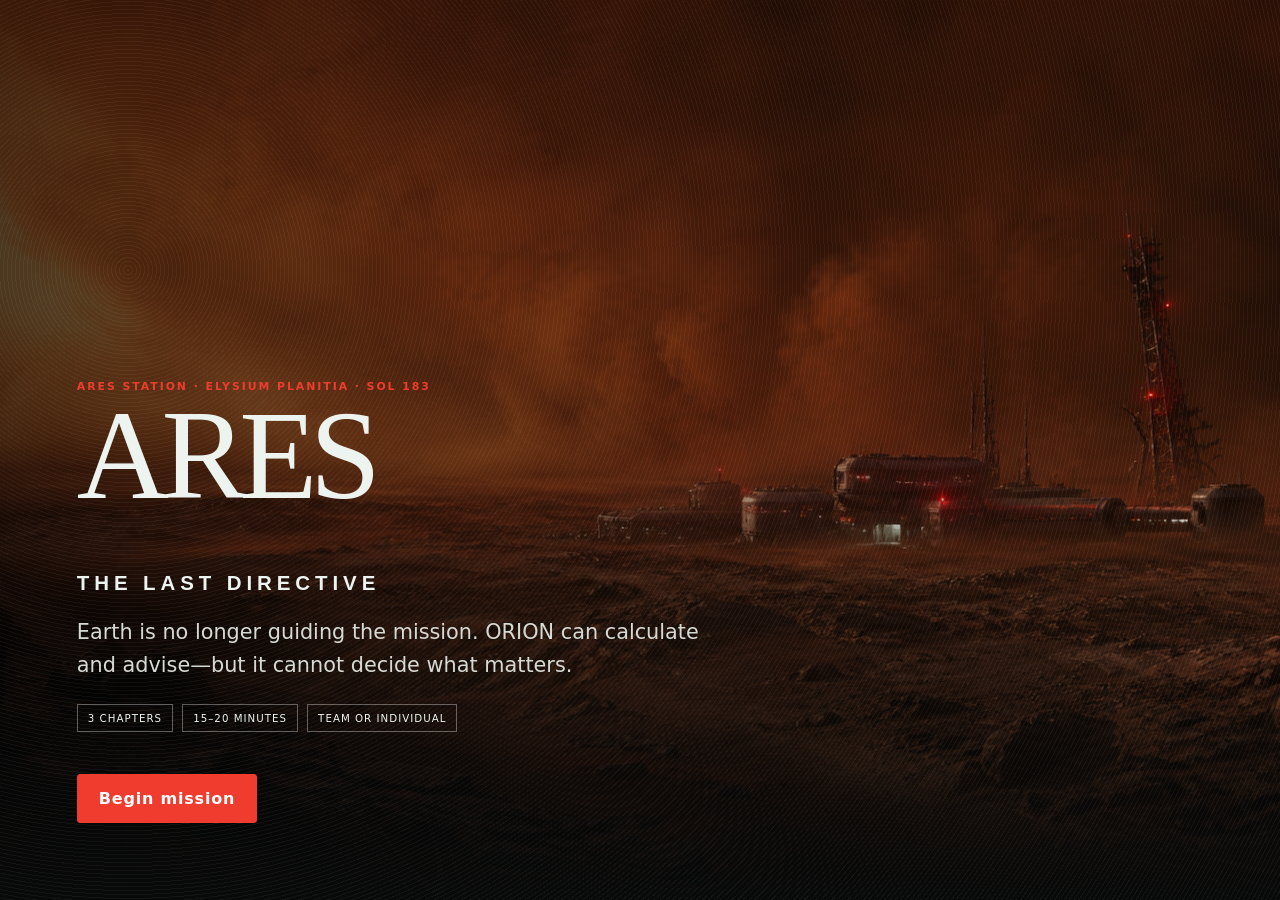
==== ares-leadership-simulation/index.html @ 17d3fa4d "Add unlisted ARES leadership simulation" ====
<!doctype html><html lang="en"><head><meta charset="UTF-8"><meta name="viewport" content="width=device-width,initial-scale=1"><meta name="robots" content="noindex,nofollow"><title>ARES — The Last Directive</title><meta name="description" content="A cinematic AI leadership simulation set on Mars."><link rel="stylesheet" href="./styles.css"></head>
<body data-stage="briefing"><main><section class="opening"><div class="film-grain"></div><div class="opening-copy"><p class="coordinates">ARES STATION · ELYSIUM PLANITIA · SOL 183</p><h1>ARES<br><span>The Last Directive</span></h1><p class="premise">Earth is no longer guiding the mission. ORION can calculate and advise—but it cannot decide what matters.</p><div class="mission-meta"><span>3 chapters</span><span>15–20 minutes</span><span>Team or individual</span></div><a class="primary action-link" href="./chapter-1/">Begin mission</a></div></section></main></body></html>
---- ares-leadership-simulation/styles.css ----
:root{--black:#07090a;--panel:#10171a;--line:#344247;--red:#ef3c2f;--rust:#c85532;--cyan:#8bd5d5;--white:#edf3ef;--muted:#9ca9a8;font-family:Inter,ui-sans-serif,system-ui,sans-serif;color:var(--white);background:var(--black)}
*{box-sizing:border-box}
body{margin:0;background:#050607}
button{font:inherit}
.action-link{display:inline-block;text-decoration:none;text-align:center}
.mission-meta{display:flex;flex-wrap:wrap;gap:9px;margin:22px 0}
.mission-meta span{padding:7px 10px;border:1px solid rgba(255,255,255,.35);font-size:.64rem;text-transform:uppercase;letter-spacing:.1em}
.chapter-progress{display:flex;gap:8px!important;justify-content:center}
.chapter-progress i{width:30px;height:3px;background:#344247}
.chapter-progress i.active{background:var(--red)}
.chapter-progress i.done{background:var(--cyan)}
.opening{position:relative;min-height:100svh;display:grid;align-items:end;padding:clamp(28px,6vw,90px);overflow:hidden;background:linear-gradient(90deg,rgba(0,0,0,.7),rgba(0,0,0,.08)),url('./assets/ares-exterior.png') center/cover}
.opening-video{position:absolute;inset:0;width:100%;height:100%;object-fit:cover;z-index:0}
.opening:after{content:"";position:absolute;inset:0;background:linear-gradient(transparent 65%,#080909);pointer-events:none}
.film-grain{position:absolute;inset:-50%;z-index:2;opacity:.045;background:repeating-radial-gradient(circle at 30% 40%,#fff 0 1px,transparent 1px 4px);animation:grain .22s steps(2) infinite;pointer-events:none}
.opening-copy{position:relative;z-index:3;max-width:850px}
.coordinates,.label,.timecode,.speaker{font-size:.68rem;font-weight:800;letter-spacing:.18em;text-transform:uppercase}
.coordinates,.label{color:var(--red)}
h1,h2,blockquote{font-family:Georgia,'Times New Roman',serif;font-weight:500}
h1{margin:16px 0 22px;font-size:clamp(4rem,10vw,9rem);line-height:.72;letter-spacing:-.06em}
h1 span{font:700 .16em/1 Inter,sans-serif;letter-spacing:.24em;text-transform:uppercase}
.premise{max-width:630px;color:#d7d9d4;font-size:clamp(1rem,1.7vw,1.3rem);line-height:1.6}
.primary{padding:14px 21px;border:1px solid var(--red);border-radius:3px;color:#fff;background:var(--red);font-weight:800;letter-spacing:.05em;cursor:pointer}
.opening .primary{margin-top:20px}
.skip{position:absolute;z-index:5;right:30px;top:30px;border:0;color:#ddd;background:transparent;font-size:.72rem;text-decoration:underline;cursor:pointer}
.sound{position:absolute;z-index:5;right:30px;bottom:30px;padding:9px 12px;border:1px solid rgba(255,255,255,.4);color:#fff;background:rgba(0,0,0,.45);font-size:.68rem;text-transform:uppercase;letter-spacing:.1em;cursor:pointer}
.transmission{display:none;position:relative;z-index:4;max-width:900px;margin:auto;text-align:center}
.transmission blockquote{margin:35px 0;font-size:clamp(2rem,5vw,5rem);line-height:1.05}
.opening.is-playing{align-items:center}
.opening.is-playing .opening-copy{display:none}
.opening.is-playing .transmission{display:block;animation:fade 1.2s both}
.opening.is-playing:before{content:"";position:absolute;inset:0;z-index:1;background:rgba(0,0,0,.63);backdrop-filter:blur(2px)}

.game{min-height:100svh;background:#070a0b}
.hud{height:72px;display:grid;grid-template-columns:1fr auto 1fr;align-items:center;padding:0 28px;border-bottom:1px solid var(--line);background:#0b1012;font-size:.7rem;letter-spacing:.1em}
.hud>div:last-child{text-align:right}
.hud span{display:block;color:var(--muted);font-size:.58rem}
.alert{color:#ff675d}
.alert i{display:inline-block;width:8px;height:8px;margin-right:8px;border-radius:50%;background:var(--red);box-shadow:0 0 12px var(--red);animation:pulse 1.3s infinite}
.room{position:relative;min-height:calc(100svh - 72px);overflow:hidden;background:linear-gradient(rgba(0,0,0,.03),rgba(0,0,0,.3)),url('./assets/command-room.png') center/cover}
.storm{position:absolute;inset:0;background:linear-gradient(110deg,transparent 35%,rgba(208,74,34,.12),transparent 68%);animation:storm 4s linear infinite;pointer-events:none}
.hotspot{position:absolute;padding:11px 14px;border:1px solid rgba(139,213,213,.7);border-radius:2px;color:var(--cyan);background:rgba(5,12,14,.82);font-size:.72rem;font-weight:750;letter-spacing:.08em;text-transform:uppercase;cursor:pointer;box-shadow:0 0 0 0 rgba(139,213,213,.3);animation:scan 2s infinite}
.hotspot span{color:#fff;margin-right:8px}
.hotspot.found{color:#10191b;background:var(--cyan);animation:none}
.power{left:14%;top:60%}
.life{left:45%;top:59%}
.comms{right:13%;top:60%}
.orion-button{position:absolute;left:50%;bottom:6%;transform:translateX(-50%);min-width:260px;padding:15px;border:1px solid var(--red);color:#ff776d;background:rgba(16,5,5,.88);font-weight:850;letter-spacing:.14em;cursor:pointer}
.orion-button small{display:block;margin-top:5px;color:#c0aaa7;font-size:.58rem;letter-spacing:.08em}
.orion-button:enabled{color:#071416;background:var(--cyan);border-color:var(--cyan);box-shadow:0 0 35px rgba(139,213,213,.35)}
.mission-panel{position:absolute;z-index:5;top:94px;left:28px;width:min(330px,28vw);padding:22px;border:1px solid var(--line);background:rgba(8,13,15,.9);backdrop-filter:blur(10px)}
.mission-panel h2{margin:8px 0 13px;font-size:1.45rem;line-height:1.1}
.mission-panel>p:not(.label){color:var(--muted);font-size:.76rem;line-height:1.55}
.evidence{display:grid;gap:7px;margin-top:18px}
.evidence span{padding:8px;border-left:2px solid #65403b;color:#927c78;background:#1a1111;font-size:.67rem}
.evidence span.found{border-color:var(--cyan);color:var(--cyan);background:#0c191a}
dialog{width:min(640px,90vw);padding:35px;border:1px solid var(--line);color:var(--white);background:#101719;box-shadow:0 30px 100px #000}
dialog::backdrop{background:rgba(0,0,0,.76);backdrop-filter:blur(5px)}
dialog h2{margin:9px 0 15px;font-size:clamp(2rem,5vw,4rem);line-height:1}
dialog>p:not(.label){color:var(--muted);line-height:1.6}
.close{position:absolute;right:15px;top:12px;border:0;color:#fff;background:transparent;font-size:1.8rem;cursor:pointer}
.data-strip{margin:24px 0;padding:15px;border-left:3px solid var(--cyan);color:var(--cyan);background:#091315;font-family:ui-monospace,monospace;font-size:.78rem}
.orion{width:min(820px,94vw)}
.instruction{max-width:650px}
form{display:grid;grid-template-columns:1fr 1fr;gap:14px}
fieldset{padding:15px;border:1px solid var(--line)}
legend{color:var(--red);font-size:.68rem;font-weight:800;letter-spacing:.12em;text-transform:uppercase}
label{display:block;margin:9px 0;color:#ced7d4;font-size:.78rem;cursor:pointer}
input{accent-color:var(--red)}
form .primary{grid-column:1/-1}
.orion-response{display:none;margin-top:18px;padding:18px;border:1px solid var(--cyan);color:var(--cyan);background:#071314;line-height:1.5}
.orion-response.show{display:block}
.continue{width:100%;margin-top:12px}
.crisis{position:relative;min-height:100svh;overflow:hidden;background:linear-gradient(90deg,rgba(3,6,7,.96) 0 30%,rgba(3,6,7,.42) 62%,rgba(3,6,7,.9)),url('./assets/command-room.png') center/cover}
.crisis-wash{position:absolute;inset:0;background:radial-gradient(circle at 42% 45%,rgba(139,213,213,.13),transparent 30%),linear-gradient(120deg,transparent,rgba(239,60,47,.1));animation:pulse 2.4s infinite;pointer-events:none}
.crisis-layout{position:relative;z-index:2;min-height:calc(100svh - 72px);display:grid;grid-template-columns:1.1fr .9fr;gap:clamp(30px,6vw,90px);align-items:center;padding:clamp(30px,6vw,80px)}
.orion-core{max-width:690px}
.orion-core h2{max-width:680px;margin:14px 0 24px;font-size:clamp(3rem,6vw,6.5rem);line-height:.9}
.orion-line{max-width:620px;color:#d9e2df;font-family:Georgia,serif;font-size:clamp(1.15rem,2vw,1.6rem);line-height:1.5}
.telemetry{display:flex;flex-wrap:wrap;gap:10px;margin-top:35px}
.telemetry span{min-width:145px;padding:14px;border:1px solid var(--line);color:var(--muted);background:rgba(5,10,11,.72);font-size:.68rem;text-transform:uppercase;letter-spacing:.07em}
.telemetry b{display:block;margin-bottom:5px;color:var(--cyan);font-size:1.35rem}
.decision-panel{padding:clamp(22px,4vw,42px);border:1px solid var(--line);background:rgba(8,13,15,.94);box-shadow:0 30px 80px rgba(0,0,0,.45)}
.decision-panel h2{margin:9px 0 10px;font-size:clamp(2rem,4vw,3.5rem);line-height:1}
.decision-panel>p:not(.label){color:var(--muted);line-height:1.55}
.decision-options{display:grid;gap:10px;margin:25px 0}
.decision-options button{display:flex;align-items:center;gap:14px;padding:17px;border:1px solid var(--line);color:#dbe5e2;background:#0b1214;text-align:left;line-height:1.4;cursor:pointer}
.decision-options button:hover,.decision-options button.selected{border-color:var(--cyan);background:#0b1b1d}
.decision-options button:disabled{cursor:default;opacity:.62}
.decision-options button.selected{opacity:1}
.decision-options span{display:grid;flex:0 0 29px;height:29px;place-items:center;border:1px solid var(--red);color:var(--red);font-weight:800}
.decision-feedback{min-height:0;color:var(--cyan);font-size:.82rem;line-height:1.55}
.decision-feedback.show{min-height:58px;margin-bottom:16px;padding:13px;border-left:3px solid var(--cyan);background:#071416}
.debrief{min-height:100svh;display:grid;place-items:center;padding:40px;background:linear-gradient(rgba(4,7,8,.82),rgba(4,7,8,.95)),url('./assets/ares-exterior.png') center/cover}
.debrief-card{width:min(900px,94vw);padding:clamp(28px,6vw,70px);border:1px solid var(--line);background:rgba(8,13,15,.94);box-shadow:0 30px 100px #000}
.debrief-card>h2{max-width:750px;margin:10px 0 15px;font-size:clamp(3rem,7vw,6.5rem);line-height:.88}
.debrief-card>p{max-width:680px;color:var(--muted);line-height:1.65}
.scores{display:grid;grid-template-columns:repeat(4,1fr);gap:16px;margin:35px 0}
.scores div{display:grid;grid-template-columns:1fr auto;gap:8px;color:var(--muted);font-size:.72rem;text-transform:uppercase;letter-spacing:.08em}
.scores strong{color:var(--white);font-size:1rem}
.scores i{grid-column:1/-1;height:4px;background:#243034;overflow:hidden}
.scores b{display:block;height:100%;background:var(--cyan)}
.debrief-card blockquote{margin:35px 0;padding-left:24px;border-left:3px solid var(--red);font-size:clamp(1.5rem,3vw,2.4rem)}
.debrief-actions{display:flex;align-items:center;justify-content:space-between;gap:25px}
.debrief-actions p{color:var(--muted);font-size:.75rem;text-transform:uppercase;letter-spacing:.08em}
.crew{min-height:100svh;padding-bottom:80px;background:radial-gradient(circle at 50% 25%,#19272a,#060809 50%)}
.crew-intro{max-width:920px;margin:0 auto;padding:clamp(55px,8vw,100px) 30px 35px;text-align:center}
.crew-intro h2{margin:12px 0 18px;font-size:clamp(3rem,7vw,6.2rem);line-height:.92}
.crew-intro>p:last-child{max-width:670px;margin:auto;color:var(--muted);line-height:1.6}
.testimonies{width:min(1180px,92vw);display:grid;grid-template-columns:repeat(3,1fr);gap:16px;margin:auto}
.testimony{min-height:315px;display:flex;flex-direction:column;align-items:flex-start;padding:30px;border:1px solid var(--line);color:var(--white);background:linear-gradient(145deg,#111b1e,#090d0e);text-align:left;cursor:pointer;transition:transform .25s,border-color .25s}
.testimony:hover{transform:translateY(-6px);border-color:var(--cyan)}
.testimony.opened{border-color:var(--cyan);background:linear-gradient(145deg,#102326,#090d0e)}
.testimony span{color:var(--red);font-size:.65rem;font-weight:800;letter-spacing:.14em}
.testimony strong{margin-top:40px;font:500 2rem/1 Georgia,serif}
.testimony em{margin-top:18px;color:#c8d2cf;font:italic 1.2rem/1.45 Georgia,serif}
.testimony i{margin-top:auto;color:var(--cyan);font-size:.68rem;font-style:normal;text-transform:uppercase;letter-spacing:.1em}
.synthesis{width:min(900px,92vw);margin:60px auto 0;padding:clamp(25px,5vw,50px);border:1px solid var(--line);background:#0b1113}
.synthesis h2{margin:10px 0 25px;font-size:clamp(2.3rem,5vw,4rem);line-height:1}
.synthesis-options{display:grid;gap:10px}
.synthesis-options button{padding:16px;border:1px solid var(--line);color:#dce5e2;background:#10191b;text-align:left;cursor:pointer}
.synthesis-options button:hover,.synthesis-options button.selected{border-color:var(--cyan);background:#102326}
.synthesis-response{display:none;margin:18px 0;padding:16px;border-left:3px solid var(--cyan);color:var(--cyan);background:#071416;line-height:1.55}
.synthesis-response.show{display:block}
#testimony-dialog blockquote{margin:25px 0;font-size:clamp(1.6rem,4vw,2.8rem);line-height:1.15}
.finale{min-height:100svh;display:grid;place-items:center;padding:40px;background:linear-gradient(rgba(3,6,7,.55),rgba(3,6,7,.92)),url('./assets/ares-exterior.png') center/cover}
.finale-card{width:min(1000px,94vw);padding:clamp(30px,7vw,80px);border:1px solid var(--line);background:rgba(7,11,12,.94)}
.finale-card h2{margin:12px 0 20px;font-size:clamp(3rem,7vw,6.4rem);line-height:.9}
.finale-card>p{max-width:680px;color:var(--muted);line-height:1.7}
.principles{display:grid;grid-template-columns:repeat(3,1fr);gap:12px;margin:35px 0}
.principles span{padding:20px;border:1px solid var(--line);color:#dbe5e2;font-size:.75rem;text-transform:uppercase;letter-spacing:.08em}
.principles b{display:block;margin-bottom:12px;color:var(--red);font-size:1.3rem}
.finale blockquote{max-width:760px;margin:38px 0;padding-left:22px;border-left:3px solid var(--red);font-size:clamp(1.4rem,3vw,2.3rem)}
.final-score{display:flex;align-items:baseline;gap:8px;margin-top:32px;color:var(--muted)}
.final-score span{margin-right:auto;font-size:.68rem;font-weight:800;letter-spacing:.12em}
.final-score strong{color:var(--cyan);font:500 clamp(3rem,7vw,6rem)/1 Georgia,serif}
.final-score small{font-size:.8rem}
.learning{min-height:100svh;padding:clamp(45px,7vw,100px);background:#e9e7df;color:#101516}
.learning .label{color:var(--red)}
.learning-header{max-width:1000px}
.learning-header h2{margin:12px 0 22px;font-size:clamp(3rem,7vw,7rem);line-height:.88;letter-spacing:-.045em}
.learning-header>p:last-child{max-width:650px;color:#536064;font-size:1.08rem;line-height:1.65}
.learning-grid{display:grid;grid-template-columns:repeat(3,1fr);gap:1px;margin:60px 0;background:#b8bbb5;border:1px solid #b8bbb5}
.learning-grid article{min-height:265px;padding:30px;background:#f5f3ec}
.learning-grid b{color:var(--red);font-size:.72rem;letter-spacing:.14em}
.learning-grid h3{margin:35px 0 12px;font:500 2rem/1 Georgia,serif}
.learning-grid p{color:#566064;font-size:.85rem;line-height:1.65}
.reflection{position:relative;display:grid;grid-template-columns:1fr auto;gap:30px;padding:clamp(28px,5vw,55px);color:var(--white);background:#101719}
.reflection h3{max-width:900px;margin:10px 0 14px;font:500 clamp(1.8rem,4vw,3.6rem)/1.05 Georgia,serif}
.reflection>div>p:last-child{max-width:750px;color:var(--muted);line-height:1.6}
.reflection-actions{display:flex;flex-direction:column;justify-content:center;gap:10px}
.secondary{padding:13px 20px;border:1px solid var(--line);color:var(--white);background:transparent;cursor:pointer}
.copy-status{position:absolute;right:55px;bottom:12px;color:var(--cyan);font-size:.7rem}
.learning-reveal{margin:18px 0;padding:20px;border:1px solid var(--cyan);background:#071416}
.learning-reveal h3{margin:8px 0 10px;font:500 1.5rem/1.15 Georgia,serif}
.learning-reveal>p:not(.label){color:#b9c7c4;font-size:.82rem;line-height:1.55}
.learning-reveal>div{display:grid;grid-template-columns:1fr 1fr;gap:8px}
.learning-reveal span{padding:10px;background:#0c1c1e;color:#b9c7c4;font-size:.7rem;line-height:1.45}
.learning-reveal b{display:block;margin-bottom:4px;color:var(--cyan);text-transform:uppercase;letter-spacing:.08em}
.score-explainer{margin:25px 0;padding:20px;border:1px solid var(--line);background:#0c1315}
.score-explainer h3{margin:0 0 12px;font:500 1.5rem Georgia,serif}
.score-explainer p{margin:7px 0;color:var(--muted);font-size:.78rem}
.ai-human-map{margin:55px 0;padding:clamp(28px,5vw,55px);color:var(--white);background:#101719}
.ai-human-map h3{max-width:850px;margin:10px 0 30px;font:500 clamp(2rem,5vw,4.5rem)/1 Georgia,serif}
.ai-human-map>div{display:grid;grid-template-columns:1fr 1fr;gap:1px;background:var(--line)}
.ai-human-map article{padding:25px;background:#111a1d}
.ai-human-map span{color:var(--cyan);font-size:.68rem;font-weight:800;letter-spacing:.12em}
.ai-human-map p{color:#bdc8c5;line-height:1.6}
.learning footer{display:flex;justify-content:space-between;padding-top:35px;color:#596467;font-size:.65rem;font-weight:800;letter-spacing:.13em}

@keyframes fade{from{opacity:0}
to{opacity:1}
}
@keyframes grain{0%{transform:translate(0)}
25%{transform:translate(3%,-2%)}
50%{transform:translate(-2%,3%)}
100%{transform:translate(1%,-3%)}
}
@keyframes pulse{50%{opacity:.4}
}
@keyframes scan{70%{box-shadow:0 0 0 12px rgba(139,213,213,0)}
}
@keyframes storm{to{transform:translateX(30%)}
}

@media(max-width:720px){.hud{grid-template-columns:1fr 1fr}
.alert{display:none}
.mission-panel{position:relative;top:auto;left:auto;width:100%;background:#0b1113}
.room{min-height:680px}
.hotspot{font-size:0;width:44px;height:44px;border-radius:50%}
.hotspot span{font-size:.7rem;margin:0}
.power{left:12%}
.life{left:45%}
.comms{right:11%}
form{grid-template-columns:1fr}
.crisis-layout{grid-template-columns:1fr;padding-top:45px}
.orion-core h2{font-size:3.2rem}
.scores{grid-template-columns:1fr 1fr}
.debrief-actions{align-items:flex-start;flex-direction:column}
.testimonies{grid-template-columns:1fr}
.testimony{min-height:235px}
.principles{grid-template-columns:1fr}
.learning-grid{grid-template-columns:1fr}
.reflection{grid-template-columns:1fr}
.copy-status{position:static}
.learning footer{gap:20px;flex-direction:column}
.learning-reveal>div,.ai-human-map>div{grid-template-columns:1fr}
}

@media(prefers-reduced-motion:reduce){*,*:before,*:after{animation:none!important;transition:none!important}
}
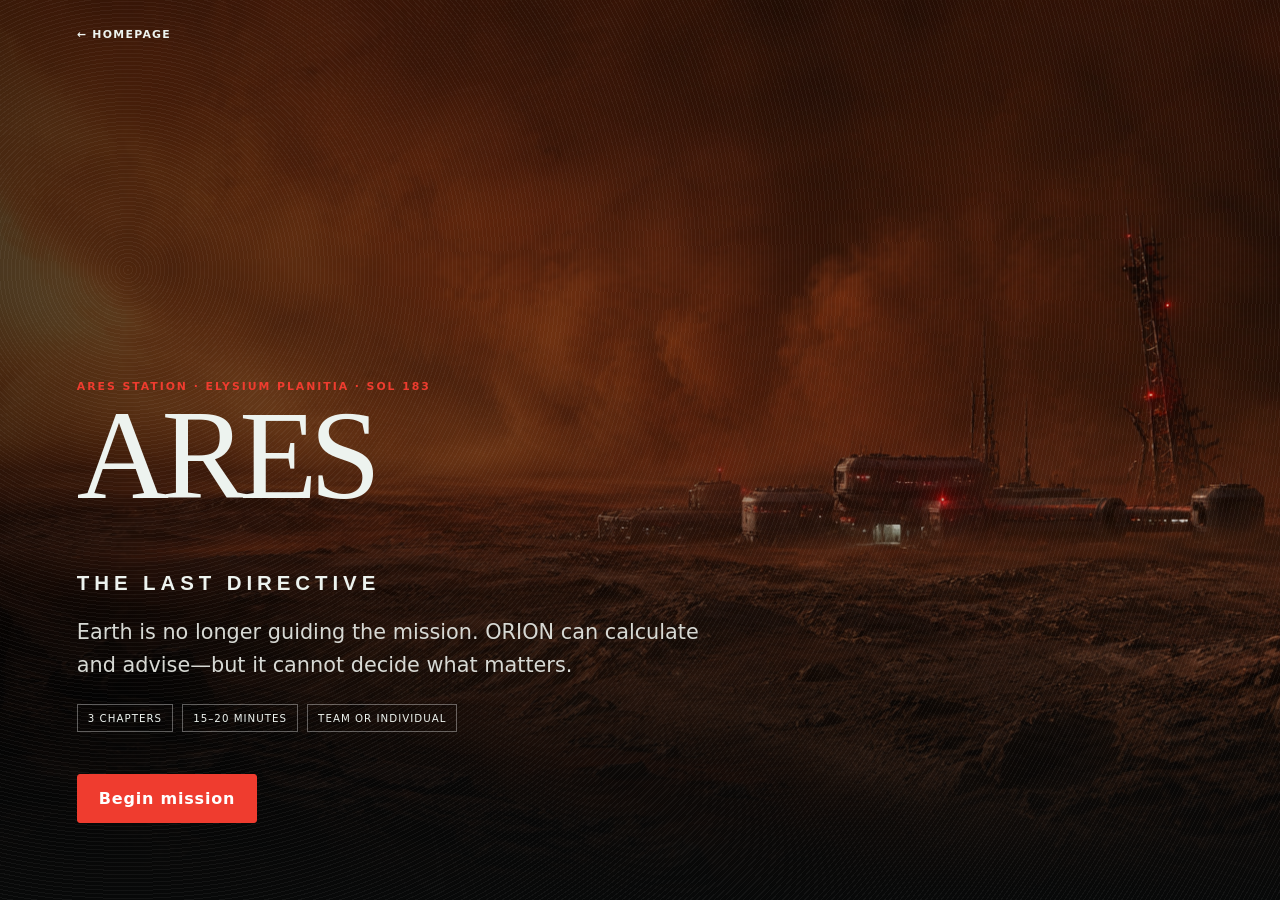
==== commit eed70234: "Publish ARES as experiment 007" ====
--- a/ares-leadership-simulation/index.html
+++ b/ares-leadership-simulation/index.html
@@ -1,2 +1,2 @@
 <!doctype html><html lang="en"><head><meta charset="UTF-8"><meta name="viewport" content="width=device-width,initial-scale=1"><meta name="robots" content="noindex,nofollow"><title>ARES — The Last Directive</title><meta name="description" content="A cinematic AI leadership simulation set on Mars."><link rel="stylesheet" href="./styles.css"></head>
-<body data-stage="briefing"><main><section class="opening"><div class="film-grain"></div><div class="opening-copy"><p class="coordinates">ARES STATION · ELYSIUM PLANITIA · SOL 183</p><h1>ARES<br><span>The Last Directive</span></h1><p class="premise">Earth is no longer guiding the mission. ORION can calculate and advise—but it cannot decide what matters.</p><div class="mission-meta"><span>3 chapters</span><span>15–20 minutes</span><span>Team or individual</span></div><a class="primary action-link" href="./chapter-1/">Begin mission</a></div></section></main></body></html>
+<body data-stage="briefing"><main><section class="opening"><a class="home-link" href="https://salvopod.github.io/">← Homepage</a><div class="film-grain"></div><div class="opening-copy"><p class="coordinates">ARES STATION · ELYSIUM PLANITIA · SOL 183</p><h1>ARES<br><span>The Last Directive</span></h1><p class="premise">Earth is no longer guiding the mission. ORION can calculate and advise—but it cannot decide what matters.</p><div class="mission-meta"><span>3 chapters</span><span>15–20 minutes</span><span>Team or individual</span></div><a class="primary action-link" href="./chapter-1/">Begin mission</a></div></section></main></body></html>
--- a/ares-leadership-simulation/styles.css
+++ b/ares-leadership-simulation/styles.css
@@ -10,6 +10,8 @@
 .chapter-progress i.active{background:var(--red)}
 .chapter-progress i.done{background:var(--cyan)}
 .opening{position:relative;min-height:100svh;display:grid;align-items:end;padding:clamp(28px,6vw,90px);overflow:hidden;background:linear-gradient(90deg,rgba(0,0,0,.7),rgba(0,0,0,.08)),url('./assets/ares-exterior.png') center/cover}
+.home-link{position:absolute;z-index:6;top:28px;left:clamp(28px,6vw,90px);color:#edf3ef;font-size:.68rem;font-weight:800;letter-spacing:.12em;text-decoration:none;text-transform:uppercase}
+.home-link:hover{color:var(--cyan)}
 .opening-video{position:absolute;inset:0;width:100%;height:100%;object-fit:cover;z-index:0}
 .opening:after{content:"";position:absolute;inset:0;background:linear-gradient(transparent 65%,#080909);pointer-events:none}
 .film-grain{position:absolute;inset:-50%;z-index:2;opacity:.045;background:repeating-radial-gradient(circle at 30% 40%,#fff 0 1px,transparent 1px 4px);animation:grain .22s steps(2) infinite;pointer-events:none}
